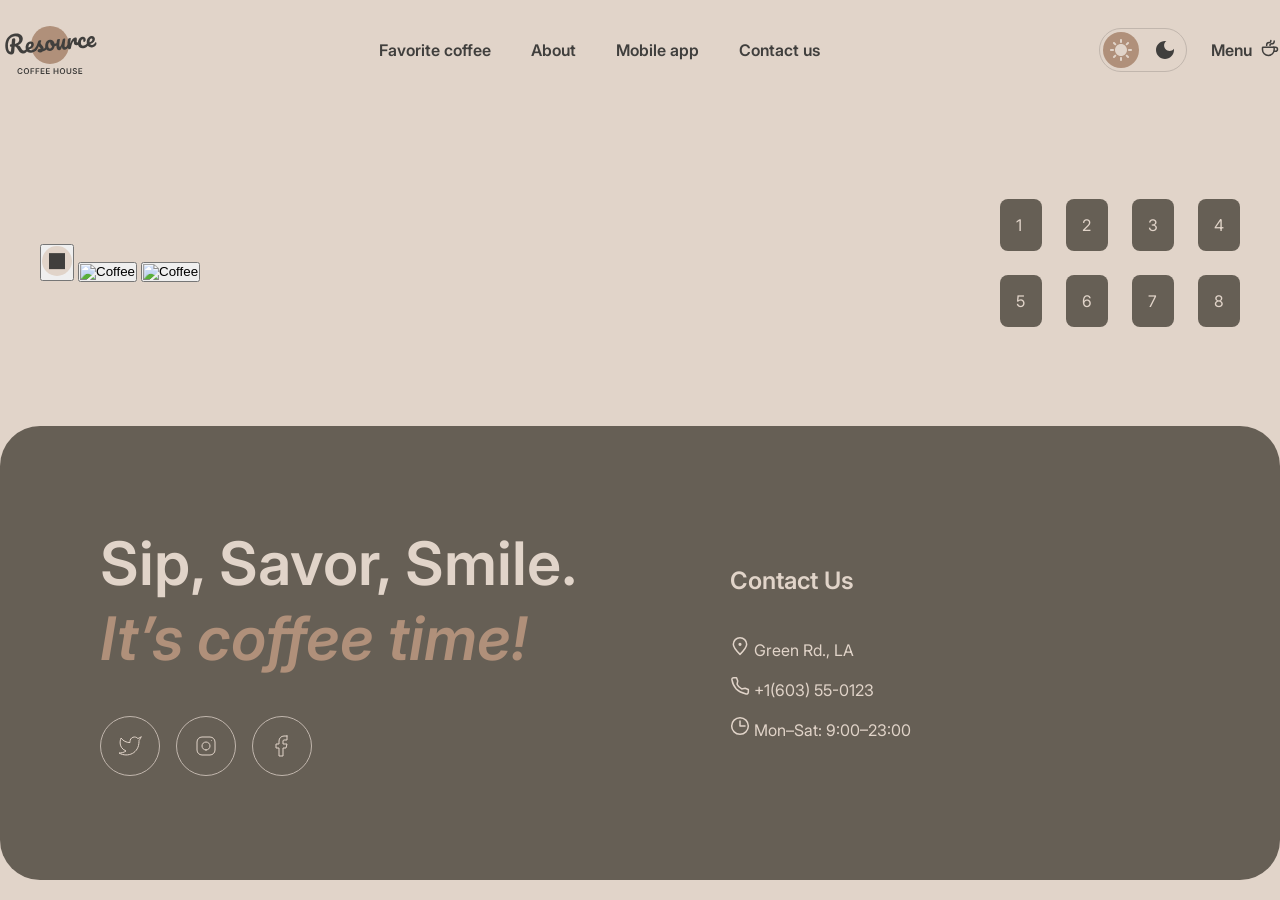
==== сoffee.html @ 691d0428 "feat: add coffee page" ====
<!DOCTYPE html>
<html lang="en">
<head>
    <meta charset="UTF-8">
    <meta name="viewport" content="width=device-width, initial-scale=1.0">
    <link rel="stylesheet" href="styles.css">
    <title>Coffee House</title>
</head>
<body>
    <header class="header container">
        <div class="logo">
            <a href="index.html" class="logo__link" aria-label="Resource Coffee House — Home">
                <img src="assets/icons/logo.svg" alt="Resource Coffee House" class="logo__img">
                <h1>Resorce Coffee House</h1>
            </a>
        </div>
        <nav class="nav nav--main" aria-label="main navigation">
            <ul class="nav__list">
                <li><a href="#favorite">Favorite coffee</a></li>
                <li><a href="#about">About</a></li>
                <li><a href="#mobile">Mobile app</a></li>
                <li><a href="#contacts">Contact us</a></li>
            </ul>
        </nav>
        <div class="menu-holder">
            <div class="theme-toggle-wrapper">
                <button type="button" class="theme-toggle" aria-label="Switch theme">
                    <img src="assets/icons/Light.svg" alt="Light Theme" class="light__toggle">
                    <img src="assets/icons/Dark.svg" alt="Dark Theme" class="dark__toggle">              
                </button>
            </div>
            <div class="menu-link">
                <a href="catalog.html" class="menu-link__anchor">
                    Menu
                    <span class="menu-link__icon">
                        <img src="assets/icons/coffee-cup.svg" alt="Coffee Cup" class="coffee_cup_icon">
                    </span>
                </a>
            </div>
        </div>     
    </header>
    <main class="container">
        <div class="menu-offer">
            <div class="motto"></div>
            <nav class="nav-toggle">
                <button type="button" class="menu-toggle" aria-label="Coffee">
                    <img src="assets/icons/icon.svg" alt="Coffee" class="menu-light__toggle">                                
                </button>
                <button type="button" class="menu-toggle" aria-label="Coffee">
                    <img src="assets/icons/icon(1).svg" alt="Coffee" class="menu-light__toggle">                                
                </button>
                <button type="button" class="menu-toggle" aria-label="Coffee">
                    <img src="assets/icons/icon(2).svg" alt="Coffee" class="menu-light__toggle">                                
                </button>
            </nav>
        </div>
        <div class="grid">
            <div>1</div>
            <div>2</div>
            <div>3</div>
            <div>4</div>
            <div>5</div>
            <div>6</div>
            <div>7</div>
            <div>8</div>
        </div>
    </main>
    <footer class="footer container">
        <div class="footer-container">
            <div class="footer-cell">
                <div class="footer-offer">
                    <p class="offer">Sip, Savor, Smile.</p>
                    <p class="offer accent">It’s coffee time!</p>
                </div>
                <div class="offer-social">
                    <img src="assets/icons/button-icon-light.svg" alt="icon-twitter" class="icon-social">
                    <img src="assets/icons/button-icon-light (1).svg" alt="icon-instagram" class="icon-social">
                    <img src="assets/icons/button-icon-light (2).svg" alt="icon-meta" class="icon-social">
                </div>
            </div>
            <div class="footer-cell">
                <h3>Contact Us</h3>
                <ul class="footer__list">
                    <li>
                        <img src="assets/icons/pin-alt.svg" alt="pin-alt">  Green Rd., LA                        
                    </li>
                    <li>
                        <img src="assets/icons/phone.svg" alt="phone">  +1(603) 55-0123                        
                    </li>
                    <li>
                        <img src="assets/icons/clock.svg" alt="clock">  Mon–Sat: 9:00–23:00                        
                    </li>
                </ul>
            </div>
        </div>

    </footer>    
</body>
</html>
---- styles.css ----
@charset "utf-8";

* {
    box-sizing: border-box;
    padding: 0;
}

@font-face {
  font-family: "Inter";
  src: url("assets/fonts/Inter_24pt-SemiBold.ttf");
  font-weight: 600;
  font-style: normal;
  font-display: swap;
}
@font-face {
  font-family: "Inter";
  src: url("assets/fonts/Inter_24pt-SemiBoldItalic.ttf");
  font-weight: 600;
  font-style: italic;
  font-display: swap;
}
@font-face {
  font-family: "Inter";
  src: url("assets/fonts/Inter_24pt-Regular.ttf") format("truetype");
  font-weight: 400;
  font-style: normal;
  font-display: swap;
}

@font-face {
  font-family: "Inter";
  src: url("assets/fonts/Inter_24pt-Medium.ttf") format("truetype");
  font-weight: 500;
  font-style: normal;
  font-display: swap;
}


html {
    scroll-behavior: smooth;
    overflow-x: hidden;
}

body {
    display: flex;
    flex-direction: column;
    justify-content: space-between;
    background-color: var(--background-page);
    margin: 0 auto;
    min-height: 100vh;
    padding: 0;
    width: 100%;
    font-family: "Inter", system-ui, sans-serif;
    font-weight: 400;
}

h1 {      
    font-weight: 600;
    font-size: 72px;
    line-height: 105%;
    display: none;
}

h2 {    
  font-weight: 600;
  font-size: 62px;
  line-height: 125%;  
}

h3 {  
  font-weight: 600;
  font-size: 24px;
  line-height: 125%;
  margin: 2.5rem 0;
}

em {
  font-style: italic;
  font-weight: 600;
}

:root {
    --text-primary: #403F3D;
    --text-inverse: #E1D4C9;
    --text-accent: #B0907A;
    --background-page: #E1D4C9;
    --background-container: #665F55;
    --background-overlay: rgb(64 63 61 / 80%);
    --border-primary: #C1B6AD;
    --border-inverse: #665F55;
    --dark-text-primary: #E1D4C9;
    --dark-text-inverse: #E1D4C9;
    --dark-text-accent: #B0907A;
    --dark-background-page: #292826;
    --dark-background-container: #403F3D;
    --dark-background-overlay: rgb(41 40 38 / 80%);
    --dark-border-primary: #665F55;
    --dark-border-inverse: #C1B6AD;
    font-family: "Inter", system-ui, sans-serif;
}

.container {
    display: flex;
    justify-content: space-between;
    align-items: center;
    max-width: 1440px;
    width: 100%;
    margin: 0 auto;
    padding: 0 2.5rem;
}

.a {
    text-decoration: none;
}

.header {
    display: flex;
    flex-direction: row;
    align-items: center;
    justify-content: space-between;
    width: 100%;
    max-width: 90rem;
    margin: 0 auto;
    padding: 1.25rem 0;
    min-height: 6.25rem;
}
.logo {
  display: flex;
  flex: 0 0 auto;
  align-items: center;
  width: 6.25rem;
  height: 3.75rem;
}

.logo__link {
  display: inline-flex;
  align-items: center;
  text-decoration: none;
}

.logo__img {
  display: block;
  height: 3.75rem;
  width: auto;
}

.nav {
    display: flex;
    flex: 1 1 auto;
    justify-content: center;
    padding: 0 1.25rem;
}

.nav__list {
  display: flex;
  flex-direction: row;
  align-items: center;
  justify-content: center;
  gap: 2.5rem;
  margin: 0;
  padding: 0;
  list-style: none;
}

.nav__list a {
  display: inline-block;
  padding: 0.5rem 0;  
  font-weight: 600;
  font-size: 1rem;
  color: var(--text-primary);
  text-decoration: none;
  transition: color 0.2s ease;
}

.nav__list a:hover {
  color: var(--text-accent);
}

.menu-holder {
    flex: 0 0 auto;
    display: flex;
    flex-direction: row;
    justify-content: space-between;
    max-width: 11.5rem;
    gap: 1.5rem;
}

.theme-toggle {
  display: flex;
  flex-direction: row;
  justify-content: space-between;
  background-color: var(--background-page);
  color: var(--text-primary);
  width: 5.5rem;
  height: 2.75rem;
  padding: 0.2rem;  
  border: 1px solid var(--border-primary);
  transition: border-color 0.2s ease;
  border-radius: 999px;  
  cursor: pointer;
}

.theme-toggle:hover {
  border-color: var(--text-primary);
  color: var(--text-accent);

}

.theme-toggle:focus-visible {
  outline: 2px solid var(--text-primary);
  color: var(--text-accent);
  outline-offset: 2px;
}

.menu-link {
    display: flex;
    align-items: center;
}

.menu-link__anchor {
  display: inline-flex;
  align-items: center;
  gap: 0.5rem;
  font-size: 1rem;
  color: var(--text-primary);
  font-weight: 600;
  text-decoration: none;
  transition: color 0.2s ease;
}
.menu-link__anchor:hover {
  color: var(--text-accent);
}

.main {
  flex: 1 0 auto;
}

.footer {
  display: flex;
  align-items: center;
  flex-shrink: 0;     
  padding: 6.25rem;
  border-radius: 40px;
  margin-bottom: 1.25rem;
  background: var(--background-container);
  color: var(--text-inverse);
  
}

.footer-container {
  display: flex;
  flex-direction: row;
  justify-content: space-between;
  gap: 6.25rem;
}

.footer-cell {
  min-width: 33.125rem;
}

.footer__list{
  display: flex;
  flex-direction: column;
  list-style: none;
  gap: 1rem;
  margin: 0;
  padding: 0;
}

.offer {
  font-size: 60px;
  font-weight: 600;
  line-height: 125%;
  margin: 0;
}

.footer-offer {
  margin-bottom: 2.5rem
}

.accent {
  font-style: italic;
  color: var(--text-accent)
}

.icon-social {
  margin-right: 0.75rem;
}

.grid {
  display: grid;
  grid-template-columns: repeat(4, 1fr);
  grid-template-rows: repeat(2, auto);
  gap: 1.5rem;
}

.grid > * {
  padding: 1rem;
  background: var(--background-container);
  color: var(--text-inverse);
  border-radius: 0.5rem;
}
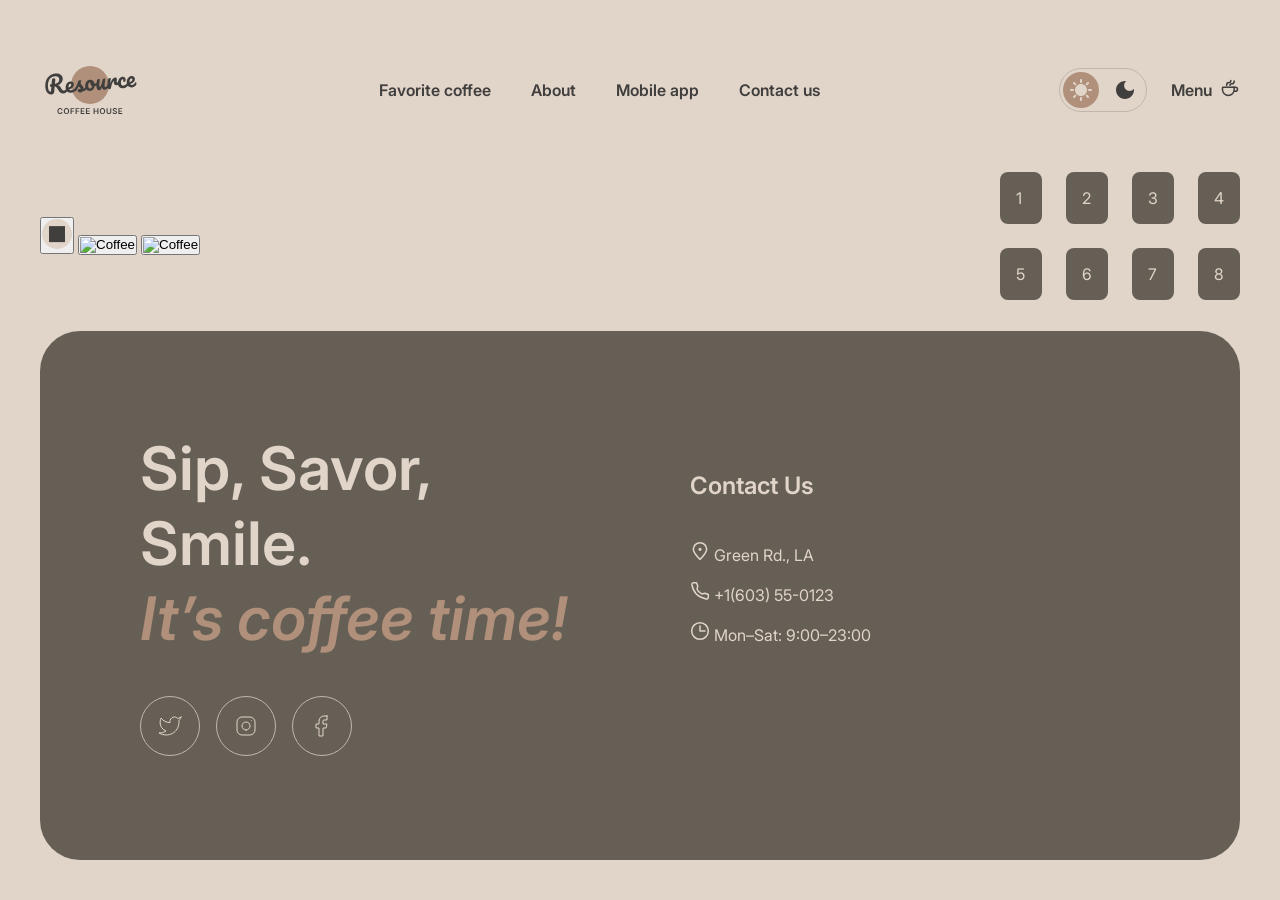
==== commit d20f63f7: "add sections" ====
--- a/сoffee.html
+++ b/сoffee.html
@@ -16,9 +16,9 @@
         </div>
         <nav class="nav nav--main" aria-label="main navigation">
             <ul class="nav__list">
-                <li><a href="#favorite">Favorite coffee</a></li>
-                <li><a href="#about">About</a></li>
-                <li><a href="#mobile">Mobile app</a></li>
+                <li><a href="index.html#favorite">Favorite coffee</a></li>
+                <li><a href="index.html#about">About</a></li>
+                <li><a href="index.html#mobile">Mobile app</a></li>
                 <li><a href="#contacts">Contact us</a></li>
             </ul>
         </nav>
@@ -30,7 +30,8 @@
                 </button>
             </div>
             <div class="menu-link">
-                <a href="catalog.html" class="menu-link__anchor">
+                <a href="coffee
+                .html" class="menu-link__anchor">
                     Menu
                     <span class="menu-link__icon">
                         <img src="assets/icons/coffee-cup.svg" alt="Coffee Cup" class="coffee_cup_icon">
@@ -65,7 +66,7 @@
             <div>8</div>
         </div>
     </main>
-    <footer class="footer container">
+    <footer class="footer container" id="contacts">
         <div class="footer-container">
             <div class="footer-cell">
                 <div class="footer-offer">
@@ -93,7 +94,6 @@
                 </ul>
             </div>
         </div>
-
     </footer>    
 </body>
 </html>
--- a/styles.css
+++ b/styles.css
@@ -47,8 +47,8 @@
     justify-content: space-between;
     background-color: var(--background-page);
     margin: 0 auto;
-    min-height: 100vh;
-    padding: 0;
+    padding: 2.5rem;
+    min-height: 100vh;    
     width: 100%;
     font-family: "Inter", system-ui, sans-serif;
     font-weight: 400;
@@ -105,10 +105,9 @@
     align-items: center;
     max-width: 1440px;
     width: 100%;
-    margin: 0 auto;
-    padding: 0 2.5rem;
-}
-
+    margin: 0 auto;    
+}
+ 
 .a {
     text-decoration: none;
 }
@@ -237,14 +236,12 @@
 
 .footer {
   display: flex;
-  align-items: center;
-  flex-shrink: 0;     
+  align-items: center; 
+  width: 100%;    
   padding: 6.25rem;
-  border-radius: 40px;
-  margin-bottom: 1.25rem;
+  border-radius: 40px;  
   background: var(--background-container);
-  color: var(--text-inverse);
-  
+  color: var(--text-inverse);  
 }
 
 .footer-container {
@@ -252,10 +249,12 @@
   flex-direction: row;
   justify-content: space-between;
   gap: 6.25rem;
+  width: 100%;
 }
 
 .footer-cell {
-  min-width: 33.125rem;
+  flex: 1 1 33.125rem;
+  min-width: 0;
 }
 
 .footer__list{
@@ -299,4 +298,26 @@
   background: var(--background-container);
   color: var(--text-inverse);
   border-radius: 0.5rem;
+}
+
+@media (max-width: 1200px) {
+  .footer-container {
+    gap: 2.5rem;
+  }
+}
+
+@media (max-width: 768px) {
+  .footer-container {
+    flex-direction: column;
+    gap: 2.5rem;
+  }
+
+  .footer-cell {
+    flex: 1 1 auto;
+    width: 100%;
+  }
+
+  .footer {
+    padding: 3rem 1.25rem;
+  }
 }
